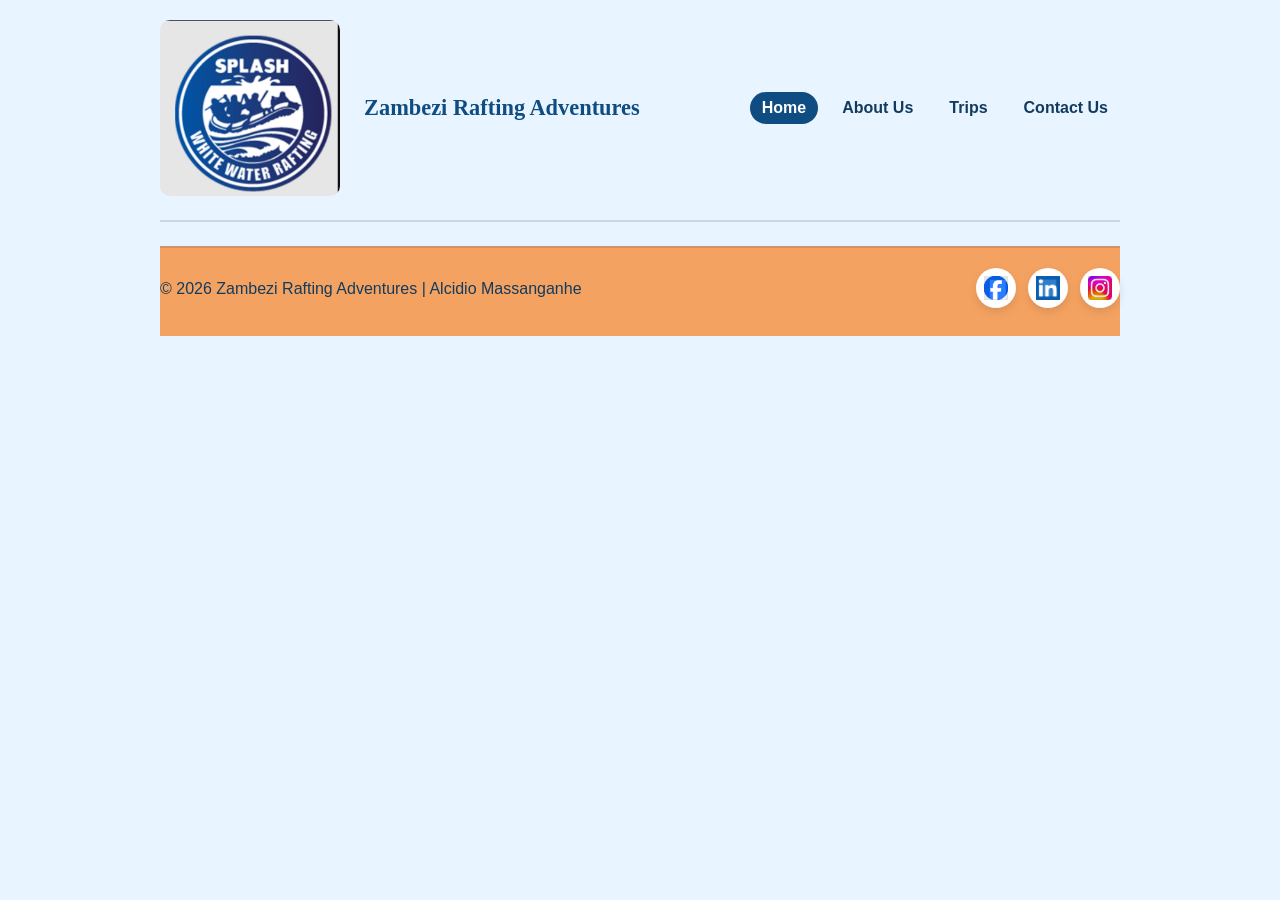
==== wwr/index.html @ 8e11eb2d "commit" ====
<!DOCTYPE html>
<html lang="en">
<head>
    <meta charset="UTF-8">
    <meta name="viewport" content="width=device-width, initial-scale=1.0">
    <title>Home | Zambezi Rafting Adventures</title>
    <meta name="description" content="Welcome to Zambezi Rafting Adventures. Experience white water rafting on the Zambezi River with expert guides and thrill-seeking trips.">
    <meta name="author" content="Alcidio Massanganhe">
    <link rel="stylesheet" href="styles/rafting.css">
</head>
<body>
    <header class="site-header">
        <img src="images/logo.png" alt="Zambezi Rafting Adventures logo">
        <div class="site-title">Zambezi Rafting Adventures</div>
        <nav>
            <ul class="navigation">
                <li><a href="index.html" class="active">Home</a></li>
                <li><a href="about.html">About Us</a></li>
                <li><a href="trips.html">Trips</a></li>
                <li><a href="contact.html">Contact Us</a></li>
            </ul>
        </nav>
    </header>

    <main></main>

    <footer>
        <p>&copy; 2026 Zambezi Rafting Adventures | Alcidio Massanganhe</p>
        <nav class="socialmedia">
            <a href="https://facebook.com" target="_blank">
                <img src="images/facebook.png" alt="Facebook Icon">
            </a>
            <a href="https://linkedin.com" target="_blank">
                <img src="images/linkedin.png" alt="LinkedIn Icon">
            </a>
            <a href="https://instagram.com" target="_blank">
                <img src="images/instagram.png" alt="Instagram Icon">
            </a>
        </nav>
    </footer>
</body>
</html>
---- wwr/styles/rafting.css ----
/* ==========================================================================
   CSS Variables & Global Rules
   ========================================================================== */
:root {
  --primary-color: #0f4c81;
  --secondary-color: #e8f4ff;
  --accent1-color: #123b5d;
  --accent2-color: #f4a261;
  --heading-font: "Times New Roman", "Georgia", serif;
  --body-font: Arial, Helvetica, sans-serif;
}

* {
  margin: 0;
  padding: 0;
  box-sizing: border-box;
}

body {
  font-family: var(--body-font);
  color: var(--accent1-color);
  background-color: var(--secondary-color);
  line-height: 1.6;
}

header, main, footer {
  width: min(92vw, 960px);
  margin: 0 auto;
}

/* ==========================================================================
   Header & Navigation
   ========================================================================== */
header {
  display: grid;
  grid-template-columns: 180px 1fr auto;
  align-items: center;
  gap: 24px;
  padding: 20px 0 24px;
  border-bottom: 2px solid rgba(18, 59, 93, 0.15);
}

.site-title {
  font-family: var(--heading-font);
  font-size: 1.4rem;
  font-weight: 700;
  color: var(--primary-color);
}

header img {
  max-width: 180px;
  height: auto;
  border-radius: 10px;
}

.navigation {
  display: flex;
  justify-content: flex-end;
  gap: 12px;
  list-style: none;
}

.navigation a {
  text-decoration: none;
  color: var(--accent1-color);
  font-weight: 600;
  padding: 0.45rem 0.75rem;
  border-radius: 999px;
  transition: background-color 0.2s ease, color 0.2s ease;
}

.navigation a:hover,
.navigation a.active {
  background-color: var(--primary-color);
  color: #fff;
}

/* ==========================================================================
   General Headings & Main Layout
   ========================================================================== */
h1, h2 {
  font-family: var(--heading-font);
  color: var(--primary-color);
  margin-bottom: 0.75rem;
}

main {
  padding-bottom: 24px;
}

section {
  padding: 24px 0;
}

/* ==========================================================================
   About Us Page Styles
   ========================================================================== */
.hero {
  position: relative;
  margin-bottom: 24px;
}

.hero img {
  display: block;
  width: 100%;
  height: auto;
  border-radius: 16px;
  box-shadow: 0 8px 24px rgba(0, 0, 0, 0.15);
}

.hero h1 {
  position: absolute;
  top: 24px;
  left: 50%;
  transform: translateX(-50%);
  padding: 0.75rem 1.5rem;
  text-align: center;
  background-color: rgba(18, 59, 93, 0.85);
  color: #fff;
  border-radius: 8px;
  font-size: clamp(1.7rem, 4vw, 2.7rem);
}

.hero article {
  position: absolute;
  bottom: 24px;
  left: 24px;
  width: min(90%, 620px);
  display: flex;
  align-items: center;
  gap: 16px;
  background-color: rgba(255, 255, 255, 0.92);
  padding: 16px;
  border-radius: 12px;
  box-shadow: 0 8px 24px rgba(0, 0, 0, 0.15);
}

.hero article img {
  float: right;
  width: 140px;
  height: 120px;
  object-fit: cover;
  border-radius: 8px;
  box-shadow: none;
  margin-left: 12px;
}

.hero article p {
  margin: 0;
}

.history-grid {
  display: grid;
  grid-template-columns: minmax(240px, 360px) 1fr;
  gap: 24px;
  align-items: center;
  margin-top: 12px;
}

.history-grid img {
  width: 100%;
  height: 240px;
  object-fit: cover;
  border-radius: 12px;
  box-shadow: 0 8px 18px rgba(0, 0, 0, 0.12);
}

.history-text {
  display: grid;
  gap: 12px;
}

.adventures-grid {
  display: grid;
  grid-template-columns: repeat(5, minmax(0, 1fr));
  gap: 16px;
  margin-top: 16px;
}

.adventures figure {
  background-color: #fff;
  padding: 12px;
  border-radius: 12px;
  box-shadow: 0 6px 16px rgba(0, 0, 0, 0.1);
  text-align: center;
}

.adventures img {
  width: 100%;
  aspect-ratio: 1 / 1;
  object-fit: cover;
  display: block;
  margin-bottom: 8px;
  border-radius: 8px;
}

.adventures figcaption {
  font-size: 0.95rem;
  font-weight: 600;
  color: var(--primary-color);
}

/* ==========================================================================
   Trips Page Styles
   ========================================================================== */

.trip-cta {
  background: linear-gradient(135deg, var(--primary-color), var(--accent1-color));
  color: #fff;
  padding: 32px 24px;
  border-radius: 18px;
  text-align: center;
  margin: 24px 0 20px;
  box-shadow: 0 10px 24px rgba(0, 0, 0, 0.12);
}

.trip-cta h1,
.trip-cta h2 {
  color: #fff;
}

.cta-button {
  display: inline-block;
  margin-top: 16px;
  background-color: var(--accent2-color);
  color: #123b5d;
  font-weight: 700;
  text-decoration: none;
  padding: 0.8rem 1.2rem;
  border-radius: 999px;
  transition: transform 0.2s ease, box-shadow 0.2s ease;
}

.cta-button:hover {
  transform: translateY(-2px);
  box-shadow: 0 6px 14px rgba(0, 0, 0, 0.15);
}

.trip-grid {
  display: grid;
  grid-template-columns: repeat(auto-fit, minmax(220px, 1fr));
  gap: 20px;
  margin-top: 16px;
}

.trip-card {
  background-color: #fff;
  border-radius: 14px;
  overflow: hidden;
  box-shadow: 0 6px 16px rgba(0, 0, 0, 0.08);
}

.trip-card img {
  width: 100%;
  height: 180px;
  object-fit: cover;
  display: block;
}

.trip-card h3,
.trip-card p,
.trip-card ul {
  padding: 0 16px;
}

.trip-card h3 {
  margin: 14px 0 8px;
}

.trip-card p {
  margin-bottom: 10px;
}

.trip-card ul {
  list-style: none;
  padding-bottom: 16px;
  display: grid;
  gap: 6px;
}

.trip-comparison table {
  width: 100%;
  border-collapse: collapse;
  margin-top: 16px;
  background-color: #fff;
  border-radius: 12px;
  overflow: hidden;
  box-shadow: 0 6px 16px rgba(0, 0, 0, 0.08);
}

.trip-comparison th,
.trip-comparison td {
  padding: 12px 14px;
  border-bottom: 1px solid rgba(18, 59, 93, 0.12);
  text-align: left;
}

.trip-comparison th {
  background-color: var(--secondary-color);
  color: var(--primary-color);
}

/* ==========================================================================
   Contact Us Page Styles
   ========================================================================== */

/* Company Info & Map Layout */
.info-grid {
  display: grid;
  grid-template-columns: repeat(auto-fit, minmax(280px, 1fr));
  gap: 24px;
  align-items: center;
  background-color: #ffffff;
  padding: 20px;
  border-radius: 12px;
  box-shadow: 0 6px 16px rgba(0, 0, 0, 0.08);
}

.contact-details p {
  margin-bottom: 12px;
}

.map-container iframe {
  width: 100%;
  border: 0;
  border-radius: 8px;
  box-shadow: 0 4px 12px rgba(0, 0, 0, 0.1);
}

/* Employees / Staff Grid */
.employees-grid {
  display: grid;
  grid-template-columns: repeat(auto-fit, minmax(200px, 1fr));
  gap: 20px;
  margin-top: 12px;
}

.employees-grid figure {
  background-color: #ffffff;
  padding: 16px;
  border-radius: 12px;
  text-align: center;
  box-shadow: 0 6px 16px rgba(0, 0, 0, 0.08);
}

.employees-grid img {
  width: 100%;
  height: 320px;
  object-fit: cover;
  object-position: center center;
  border-radius: 8px;
  margin-bottom: 12px;
}

.employees-grid figcaption {
  font-size: 0.95rem;
  color: var(--accent1-color);
}

/* Contact Form Styling */
.contact-form {
  display: flex;
  flex-direction: column;
  gap: 16px;
  background-color: #ffffff;
  padding: 24px;
  border-radius: 12px;
  box-shadow: 0 6px 16px rgba(0, 0, 0, 0.08);
  margin-top: 12px;
}

.form-item {
  display: flex;
  flex-direction: column;
  gap: 6px;
}

.form-item label {
  font-weight: 600;
  color: var(--accent1-color);
}

.form-item input[type="text"],
.form-item input[type="email"],
.form-item textarea {
  width: 100%;
  padding: 10px;
  border: 1px solid rgba(18, 59, 93, 0.3);
  border-radius: 6px;
  font-family: var(--body-font);
  font-size: 1rem;
}

.form-item input:focus,
.form-item textarea:focus {
  outline: 2px solid var(--primary-color);
}

fieldset.form-item {
  border: 1px solid rgba(18, 59, 93, 0.2);
  padding: 16px;
  border-radius: 8px;
}

fieldset legend {
  font-weight: 700;
  padding: 0 8px;
  color: var(--primary-color);
}

.radio-option {
  display: flex;
  align-items: center;
  gap: 8px;
  margin-top: 6px;
}

.checkbox-item {
  flex-direction: row;
  align-items: center;
  gap: 10px;
}

/* Custom Submit Button (Visual contrast > WCAG AA) */
.submit-btn {
  align-self: flex-start;
  background-color: var(--primary-color);
  color: #ffffff;
  padding: 12px 24px;
  border: none;
  border-radius: 999px;
  font-size: 1rem;
  font-weight: 700;
  cursor: pointer;
  transition: background-color 0.2s ease;
}

.submit-btn:hover {
  background-color: var(--accent1-color);
}

/* ==========================================================================
   Footer
   ========================================================================== */
footer {
  display: flex;
  justify-content: space-between;
  align-items: center;
  gap: 16px;
  padding: 20px 0 28px;
  background-color: var(--accent2-color);
  border-top: 2px solid rgba(18, 59, 93, 0.15);
}

.socialmedia {
  display: flex;
  gap: 12px;
  align-items: center;
}

.socialmedia a {
  display: inline-flex;
  align-items: center;
  justify-content: center;
  width: 40px;
  height: 40px;
  padding: 8px;
  background-color: #fff;
  border-radius: 50%;
  box-shadow: 0 4px 10px rgba(0, 0, 0, 0.1);
  text-decoration: none;
}

.socialmedia img {
  width: 24px;
  height: 24px;
  display: block;
}
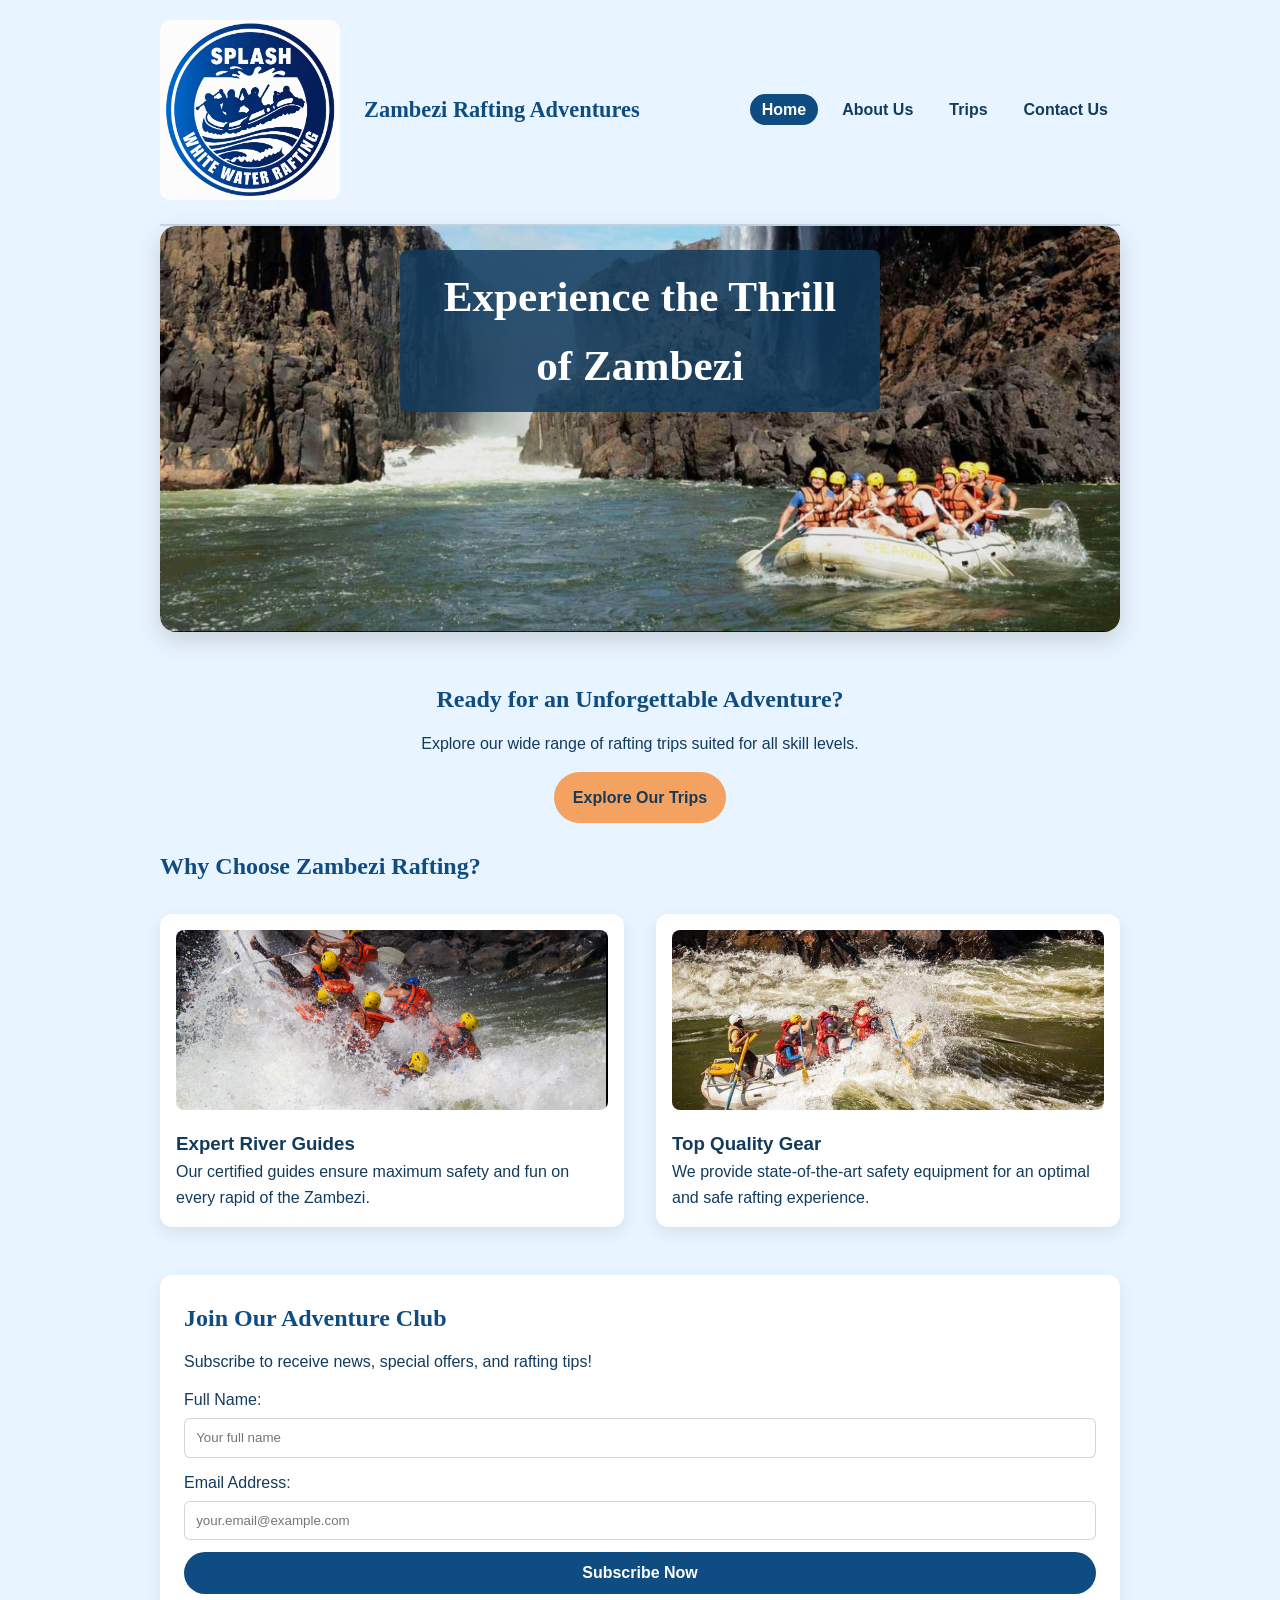
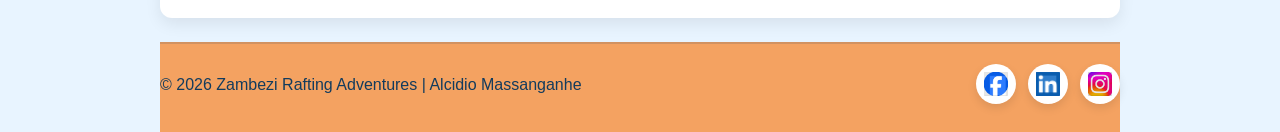
==== commit 26169c67: "commit" ====
--- a/wwr/index.html
+++ b/wwr/index.html
@@ -10,7 +10,7 @@
 </head>
 <body>
     <header class="site-header">
-        <img src="images/logo.png" alt="Zambezi Rafting Adventures logo">
+        <img src="images/c log.png" alt="Zambezi Rafting Adventures logo">
         <div class="site-title">Zambezi Rafting Adventures</div>
         <nav>
             <ul class="navigation">
@@ -22,7 +22,54 @@
         </nav>
     </header>
 
-    <main></main>
+    <main>
+        <!-- 1. Hero Section -->
+        <div class="hero">
+            <img src="images/rafting.jpg.png" alt="Rafting adventure on the Zambezi River">
+            <h1 class="hero-title">Experience the Thrill of Zambezi</h1>
+        </div>
+
+        <!-- 2. Call to Action (CTA) -->
+        <section class="home-cta">
+            <h2>Ready for an Unforgettable Adventure?</h2>
+            <p>Explore our wide range of rafting trips suited for all skill levels.</p>
+            <a href="trips.html" class="cta-button">Explore Our Trips</a>
+        </section>
+
+        <!-- 3. Grid Content (Propósito e Ofertas) -->
+        <section class="home-grid">
+            <h2>Why Choose Zambezi Rafting?</h2>
+            <div class="grid-container">
+                <article>
+                    <img src="images/expert-guides.png" alt="Expert guides leading rafting team">
+                    <h3>Expert River Guides</h3>
+                    <p>Our certified guides ensure maximum safety and fun on every rapid of the Zambezi.</p>
+                </article>
+                <article>
+                    <img src="images/river-guides.png" alt="Safety gear and raft preparation">
+                    <h3>Top Quality Gear</h3>
+                    <p>We provide state-of-the-art safety equipment for an optimal and safe rafting experience.</p>
+                </article>
+            </div>
+        </section>
+
+        <!-- 4. Newsletter Signup Form -->
+        <section class="newsletter">
+            <h2>Join Our Adventure Club</h2>
+            <p>Subscribe to receive news, special offers, and rafting tips!</p>
+            <form action="#" method="post">
+                <div class="form-group">
+                    <label for="fname">Full Name:</label>
+                    <input type="text" id="fname" name="fname" required placeholder="Your full name">
+                </div>
+                <div class="form-group">
+                    <label for="email">Email Address:</label>
+                    <input type="email" id="email" name="email" required placeholder="your.email@example.com">
+                </div>
+                <button type="submit" class="submit-btn">Subscribe Now</button>
+            </form>
+        </section>
+    </main>
 
     <footer>
         <p>&copy; 2026 Zambezi Rafting Adventures | Alcidio Massanganhe</p>
--- a/wwr/styles/rafting.css
+++ b/wwr/styles/rafting.css
@@ -90,6 +90,101 @@
 
 section {
   padding: 24px 0;
+}
+
+/* ==========================================================================
+   Home Page Styles
+   ========================================================================== */
+
+.hero {
+    position: relative;
+    width: 100%;
+}
+
+.hero img {
+    width: 100%;
+    height: auto;
+    display: block;
+    border-radius: 16px;
+    box-shadow: 0 8px 24px rgba(0, 0, 0, 0.15);
+}
+
+.hero-title {
+    position: absolute;
+    top: 50%;
+    left: 50%;
+    transform: translate(-50%, -50%);
+    color: #ffffff;
+    background-color: rgba(0, 0, 0, 0.6);
+    padding: 1rem 2rem;
+    text-align: center;
+    border-radius: 5px;
+}
+
+.home-cta {
+    text-align: center;
+    padding: 24px 0 12px;
+}
+
+.home-grid {
+    padding-top: 12px;
+}
+
+.grid-container {
+    display: grid;
+    grid-template-columns: repeat(auto-fit, minmax(280px, 1fr));
+    gap: 2rem;
+    padding: 1rem 0;
+}
+
+.grid-container article {
+    background-color: #fff;
+    padding: 16px;
+    border-radius: 12px;
+    box-shadow: 0 6px 16px rgba(0, 0, 0, 0.08);
+}
+
+.grid-container img {
+    width: 100%;
+    height: 180px;
+    object-fit: cover;
+    border-radius: 8px;
+    margin-bottom: 12px;
+}
+
+.newsletter {
+    background-color: #fff;
+    padding: 24px;
+    border-radius: 12px;
+    box-shadow: 0 6px 16px rgba(0, 0, 0, 0.08);
+    margin-top: 8px;
+}
+
+.newsletter form {
+    display: grid;
+    gap: 12px;
+    margin-top: 12px;
+}
+
+.form-group {
+    display: grid;
+    gap: 6px;
+}
+
+.form-group input {
+    padding: 0.7rem;
+    border: 1px solid rgba(18, 59, 93, 0.2);
+    border-radius: 6px;
+}
+
+.submit-btn {
+    border: none;
+    background-color: var(--primary-color);
+    color: #fff;
+    padding: 0.8rem 1rem;
+    border-radius: 6px;
+    cursor: pointer;
+    font-weight: 700;
 }
 
 /* ==========================================================================
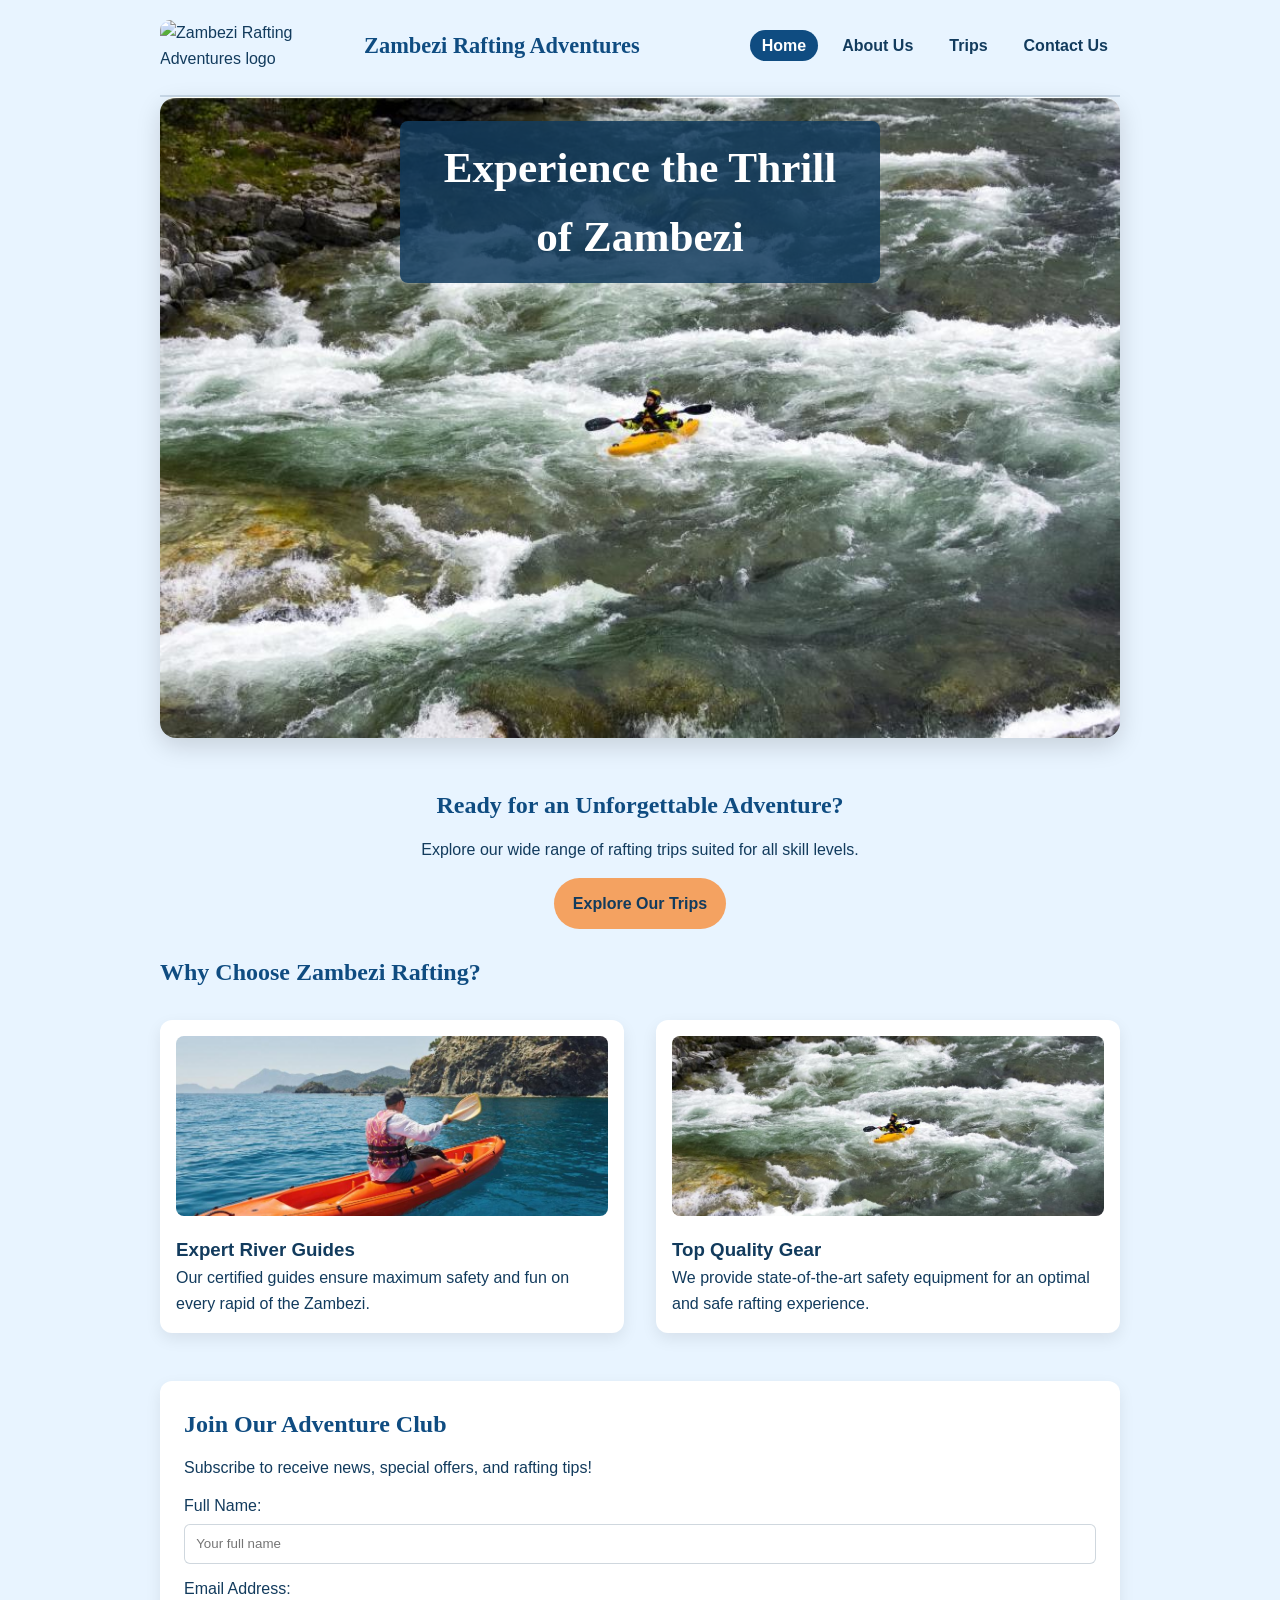
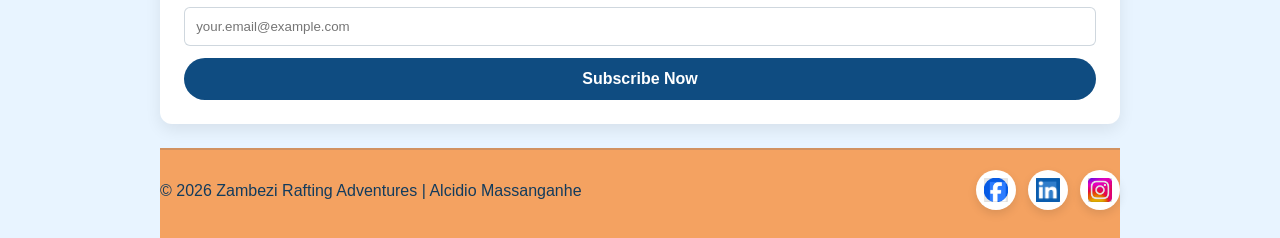
==== commit d1250014: "add" ====
--- a/wwr/index.html
+++ b/wwr/index.html
@@ -10,7 +10,7 @@
 </head>
 <body>
     <header class="site-header">
-        <img src="images/c log.png" alt="Zambezi Rafting Adventures logo">
+        <img src="images/logo.png" alt="Zambezi Rafting Adventures logo">
         <div class="site-title">Zambezi Rafting Adventures</div>
         <nav>
             <ul class="navigation">
@@ -25,7 +25,7 @@
     <main>
         <!-- 1. Hero Section -->
         <div class="hero">
-            <img src="images/rafting.jpg.png" alt="Rafting adventure on the Zambezi River">
+            <img src="images/hero-bg.jpg" alt="Rafting adventure on the Zambezi River">
             <h1 class="hero-title">Experience the Thrill of Zambezi</h1>
         </div>
 
@@ -41,12 +41,12 @@
             <h2>Why Choose Zambezi Rafting?</h2>
             <div class="grid-container">
                 <article>
-                    <img src="images/expert-guides.png" alt="Expert guides leading rafting team">
+                    <img src="images/happy-client.jpg" alt="Expert guides leading rafting team">
                     <h3>Expert River Guides</h3>
                     <p>Our certified guides ensure maximum safety and fun on every rapid of the Zambezi.</p>
                 </article>
                 <article>
-                    <img src="images/river-guides.png" alt="Safety gear and raft preparation">
+                    <img src="images/hero-bg.jpg" alt="Safety gear and raft preparation">
                     <h3>Top Quality Gear</h3>
                     <p>We provide state-of-the-art safety equipment for an optimal and safe rafting experience.</p>
                 </article>
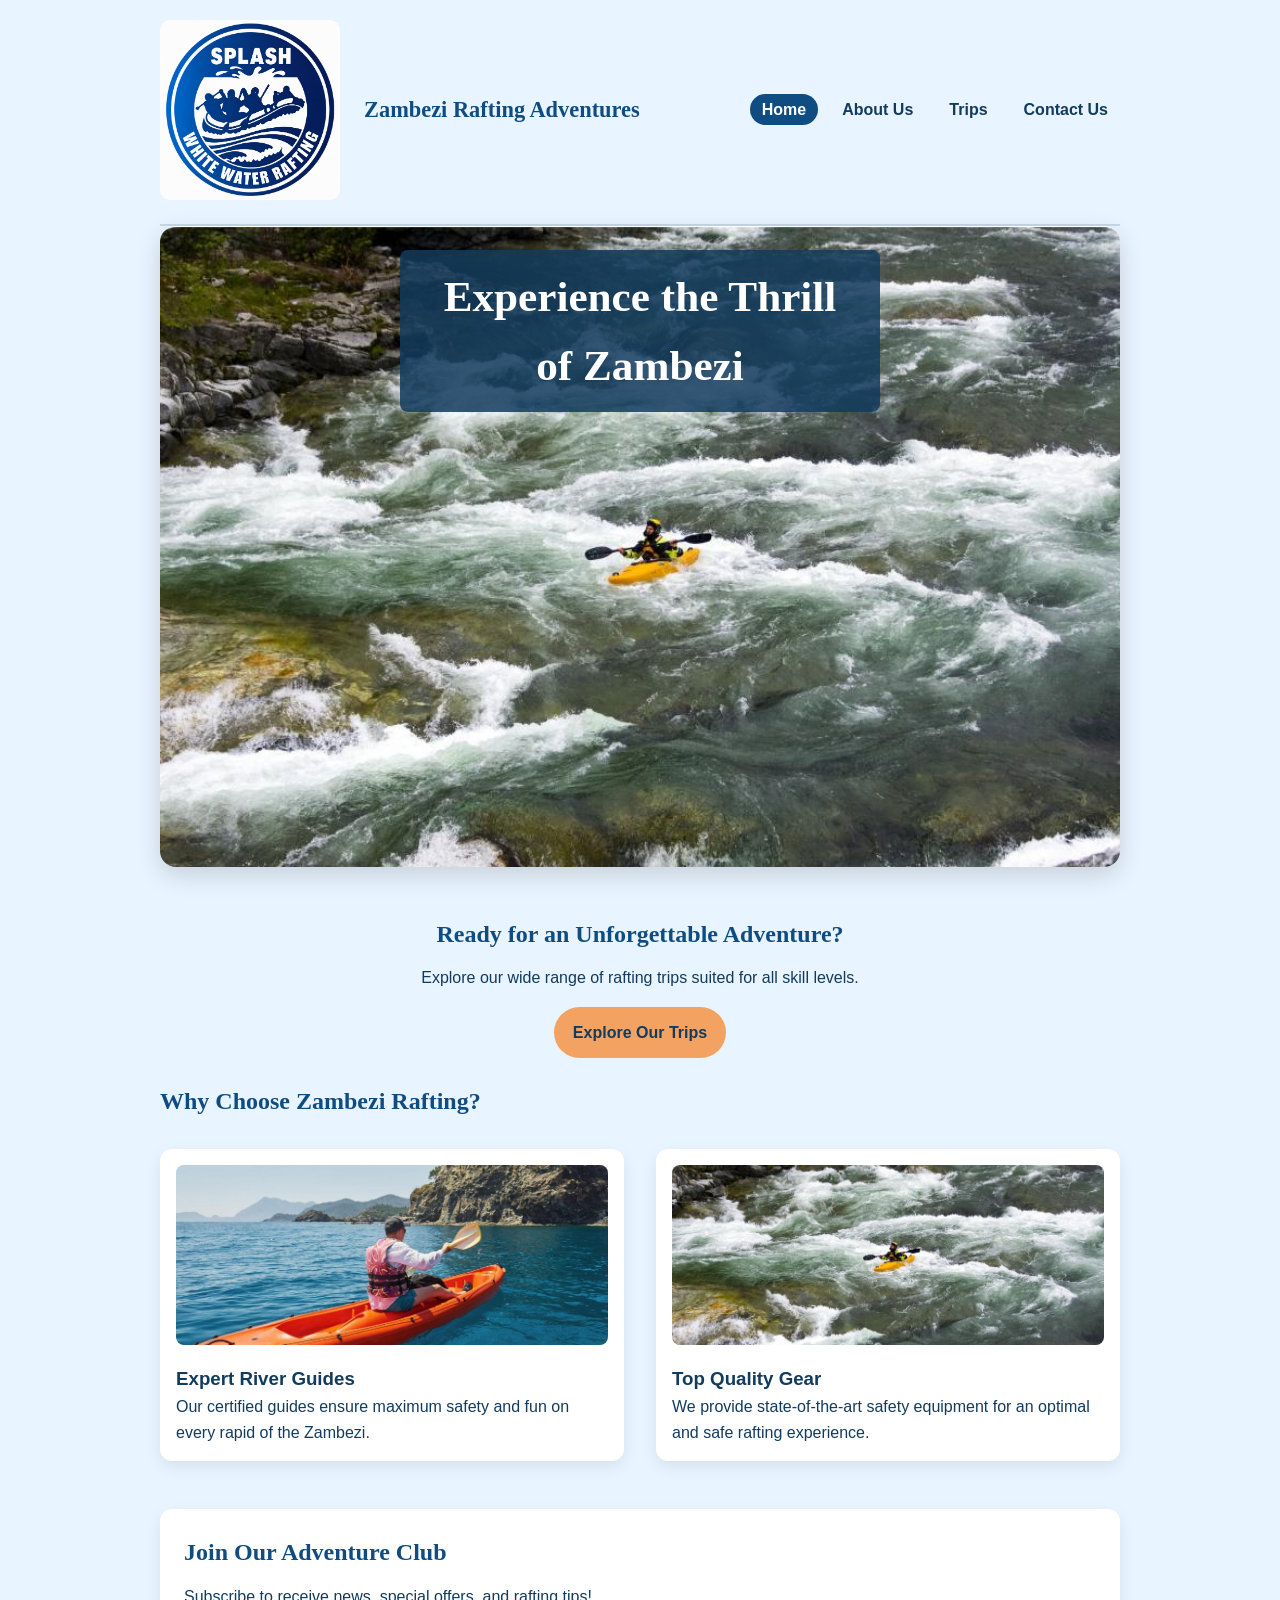
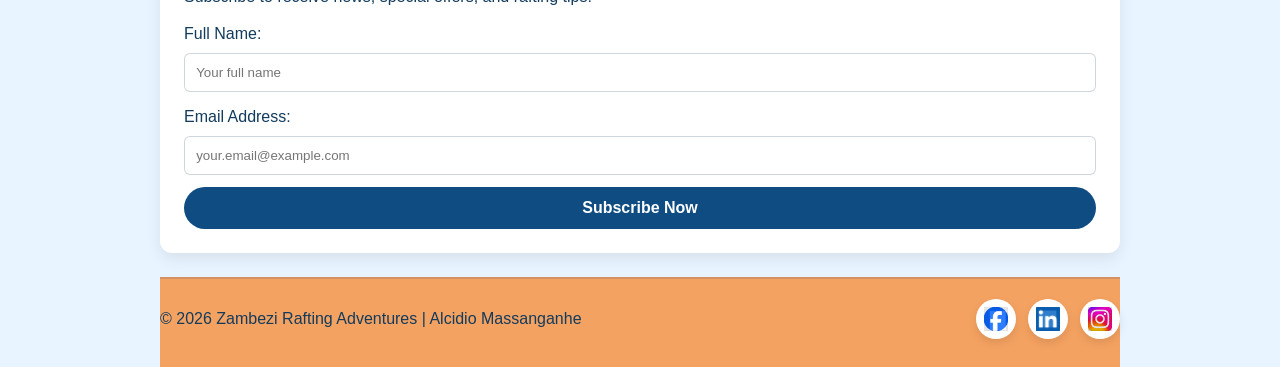
==== commit 775b141f: "add commit" ====
--- a/wwr/index.html
+++ b/wwr/index.html
@@ -10,7 +10,7 @@
 </head>
 <body>
     <header class="site-header">
-        <img src="images/logo.png" alt="Zambezi Rafting Adventures logo">
+        <img src="images/log.png" alt="Zambezi Rafting Adventures logo">
         <div class="site-title">Zambezi Rafting Adventures</div>
         <nav>
             <ul class="navigation">
